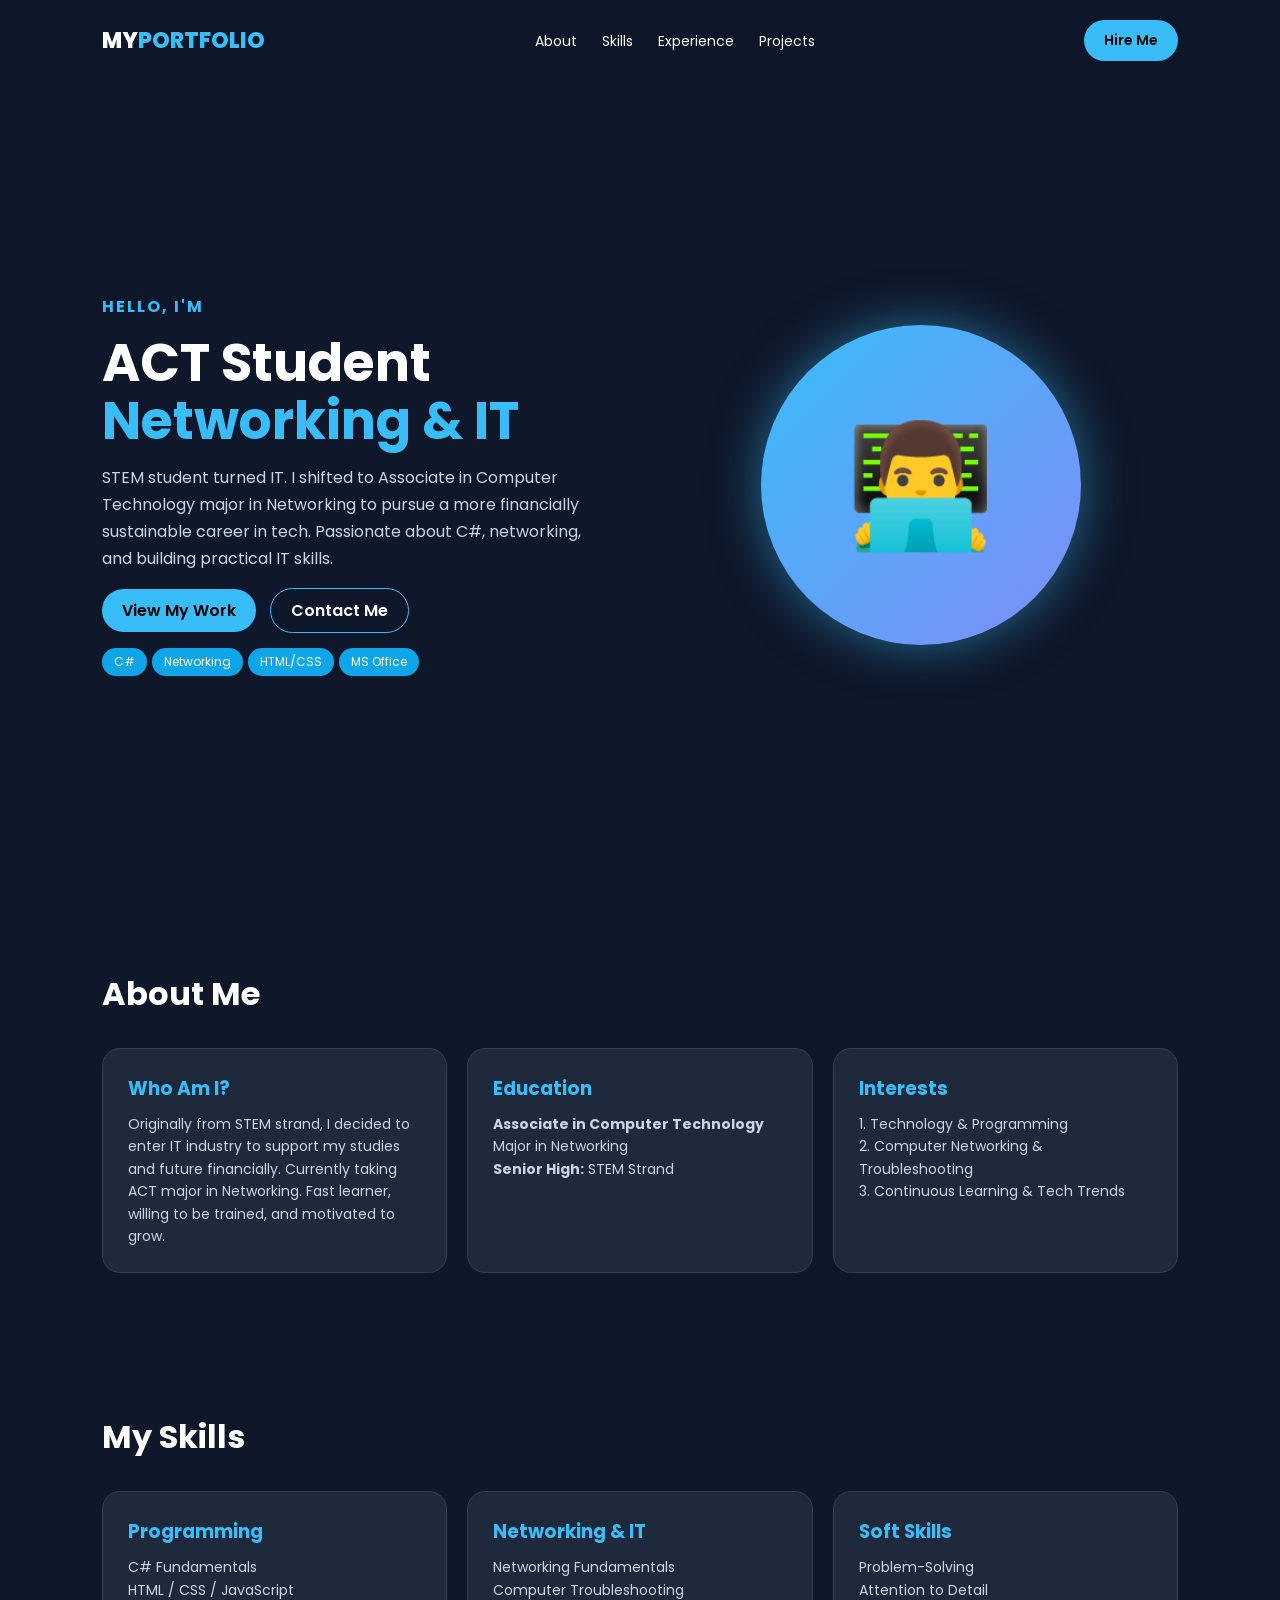
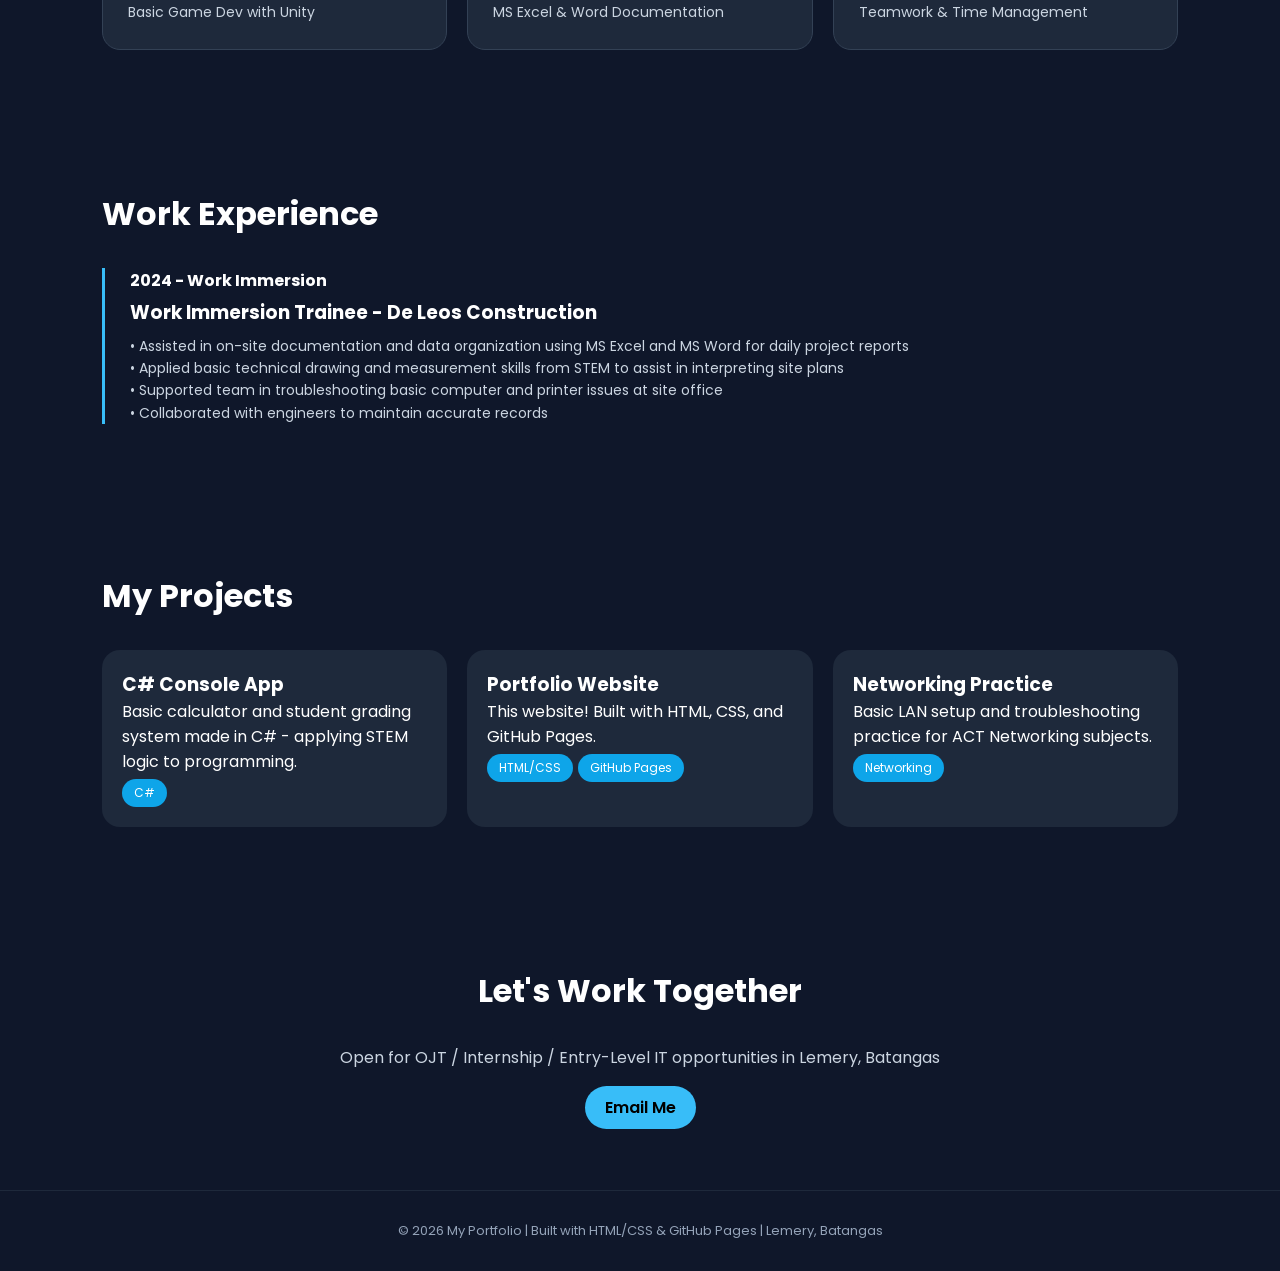
==== index.html @ 091c89fe "Create index.html" ====
<!DOCTYPE html>
<html lang="en">
<head>
<meta charset="UTF-8">
<meta name="viewport" content="width=device-width, initial-scale=1.0">
<title>My Portfolio | ACT - Networking Student</title>
<link href="https://fonts.googleapis.com/css2?family=Poppins:wght@300;400;600;700;800&display=swap" rel="stylesheet">
<style>
*{margin:0;padding:0;box-sizing:border-box;font-family:'Poppins',sans-serif}
body{background:#0f172a;color:#fff;overflow-x:hidden}
nav{display:flex;justify-content:space-between;align-items:center;padding:20px 8%;position:fixed;width:100%;background:rgba(15,23,42,.9);backdrop-filter:blur(10px);z-index:100}
.logo{font-weight:800;font-size:22px}.logo span{color:#38bdf8}
nav a{color:#fff;text-decoration:none;margin-left:25px;font-size:14px}
.btn{background:#38bdf8;color:#000;padding:10px 20px;border-radius:25px;font-weight:600;text-decoration:none}
.hero{min-height:100vh;display:flex;align-items:center;padding:120px 8% 50px;gap:50px;flex-wrap:wrap}
.hero-text{flex:1;min-width:300px}
.hero-text h4{color:#38bdf8;letter-spacing:2px}
.hero-text h1{font-size:52px;line-height:1.1;margin:15px 0}.hero-text h1 span{color:#38bdf8}
.hero-text p{color:#cbd5e1;line-height:1.7;margin-bottom:25px}
.hero-img{flex:1;min-width:280px;text-align:center}
.hero-img .circle{width:320px;height:320px;border-radius:50%;background:linear-gradient(135deg,#38bdf8,#818cf8);display:flex;align-items:center;justify-content:center;font-size:120px;margin:auto;box-shadow:0 0 50px rgba(56,189,248,.5)}
section{padding:70px 8%}
h2{font-size:32px;margin-bottom:30px}.h2 span{color:#38bdf8}
.cards{display:grid;grid-template-columns:repeat(auto-fit,minmax(250px,1fr));gap:20px}
.card{background:#1e293b;padding:25px;border-radius:18px;border:1px solid #334155}
.card h3{margin-bottom:10px;color:#38bdf8}
.card p{color:#cbd5e1;font-size:14px;line-height:1.6}
.tag{display:inline-block;background:#0ea5e9;color:#fff;padding:5px 12px;border-radius:20px;font-size:12px;margin:5px 5px 0 0}
.timeline{border-left:3px solid #38bdf8;padding-left:25px}
.timeline h3{margin-top:5px}.timeline p{color:#cbd5e1;font-size:14px;line-height:1.6;margin:8px 0}
.project{background:#1e293b;border-radius:18px;overflow:hidden}
.project img{width:100%;height:180px;object-fit:cover;background:#334155}
.project div{padding:20px}
footer{text-align:center;padding:30px;color:#94a3b8;font-size:13px;border-top:1px solid #1e293b}
@media(max-width:700px){.hero-text h1{font-size:36px}nav a{display:none}}
</style>
</head>
<body>

<nav>
<div class="logo">MY<span>PORTFOLIO</span></div>
<div><a href="#about">About</a><a href="#skills">Skills</a><a href="#experience">Experience</a><a href="#projects">Projects</a></div>
<a href="#contact" class="btn">Hire Me</a>
</nav>

<div class="hero">
<div class="hero-text">
<h4>HELLO, I'M</h4>
<h1>ACT Student<br><span>Networking & IT</span></h1>
<p>STEM student turned IT. I shifted to Associate in Computer Technology major in Networking to pursue a more financially sustainable career in tech. Passionate about C#, networking, and building practical IT skills.</p>
<a href="#projects" class="btn">View My Work</a>
<a href="#contact" class="btn" style="background:transparent;border:1px solid #38bdf8;color:#fff;margin-left:10px">Contact Me</a>
<div style="margin-top:20px"><span class="tag">C#</span><span class="tag">Networking</span><span class="tag">HTML/CSS</span><span class="tag">MS Office</span></div>
</div>
<div class="hero-img"><div class="circle">👨‍💻</div></div>
</div>

<section id="about">
<h2>About <span>Me</span></h2>
<div class="cards">
<div class="card"><h3>Who Am I?</h3><p>Originally from STEM strand, I decided to enter IT industry to support my studies and future financially. Currently taking ACT major in Networking. Fast learner, willing to be trained, and motivated to grow.</p></div>
<div class="card"><h3>Education</h3><p><b>Associate in Computer Technology</b><br>Major in Networking<br><b>Senior High:</b> STEM Strand</p></div>
<div class="card"><h3>Interests</h3><p>1. Technology & Programming<br>2. Computer Networking & Troubleshooting<br>3. Continuous Learning & Tech Trends</p></div>
</div>
</section>

<section id="skills">
<h2>My <span>Skills</span></h2>
<div class="cards">
<div class="card"><h3>Programming</h3><p>C# Fundamentals<br>HTML / CSS / JavaScript<br>Basic Game Dev with Unity</p></div>
<div class="card"><h3>Networking & IT</h3><p>Networking Fundamentals<br>Computer Troubleshooting<br>MS Excel & Word Documentation</p></div>
<div class="card"><h3>Soft Skills</h3><p>Problem-Solving<br>Attention to Detail<br>Teamwork & Time Management</p></div>
</div>
</section>

<section id="experience">
<h2>Work <span>Experience</span></h2>
<div class="timeline">
<h4>2024 - Work Immersion</h4>
<h3>Work Immersion Trainee - De Leos Construction</h3>
<p>• Assisted in on-site documentation and data organization using MS Excel and MS Word for daily project reports<br>
• Applied basic technical drawing and measurement skills from STEM to assist in interpreting site plans<br>
• Supported team in troubleshooting basic computer and printer issues at site office<br>
• Collaborated with engineers to maintain accurate records</p>
</div>
</section>

<section id="projects">
<h2>My <span>Projects</span></h2>
<div class="cards">
<div class="project"><div><h3>C# Console App</h3><p>Basic calculator and student grading system made in C# - applying STEM logic to programming.</p><span class="tag">C#</span></div></div>
<div class="project"><div><h3>Portfolio Website</h3><p>This website! Built with HTML, CSS, and GitHub Pages.</p><span class="tag">HTML/CSS</span><span class="tag">GitHub Pages</span></div></div>
<div class="project"><div><h3>Networking Practice</h3><p>Basic LAN setup and troubleshooting practice for ACT Networking subjects.</p><span class="tag">Networking</span></div></div>
</div>
</section>

<section id="contact" style="text-align:center">
<h2>Let's <span>Work Together</span></h2>
<p style="color:#cbd5e1">Open for OJT / Internship / Entry-Level IT opportunities in Lemery, Batangas</p><br>
<a href="mailto:youremail@gmail.com" class="btn">Email Me</a>
</section>

<footer>© 2026 My Portfolio | Built with HTML/CSS & GitHub Pages | Lemery, Batangas</footer>

</body>
</html>
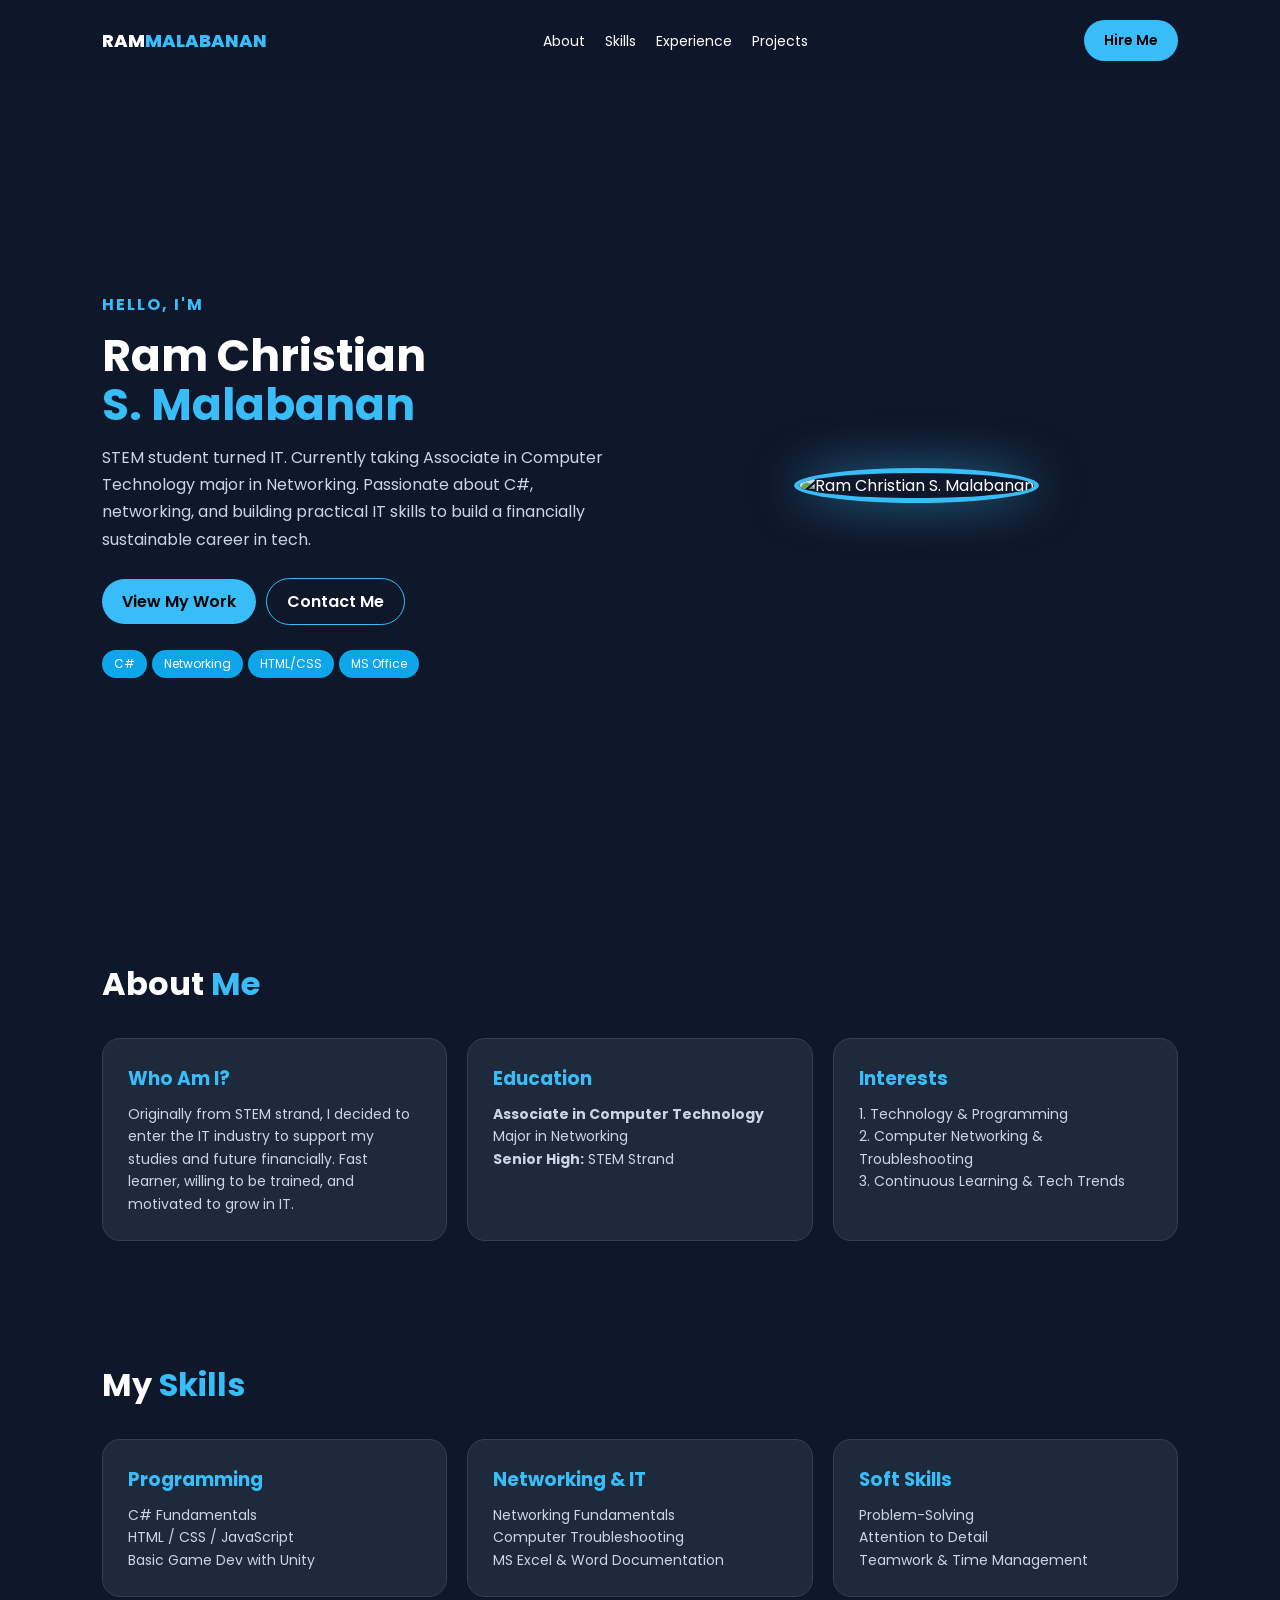
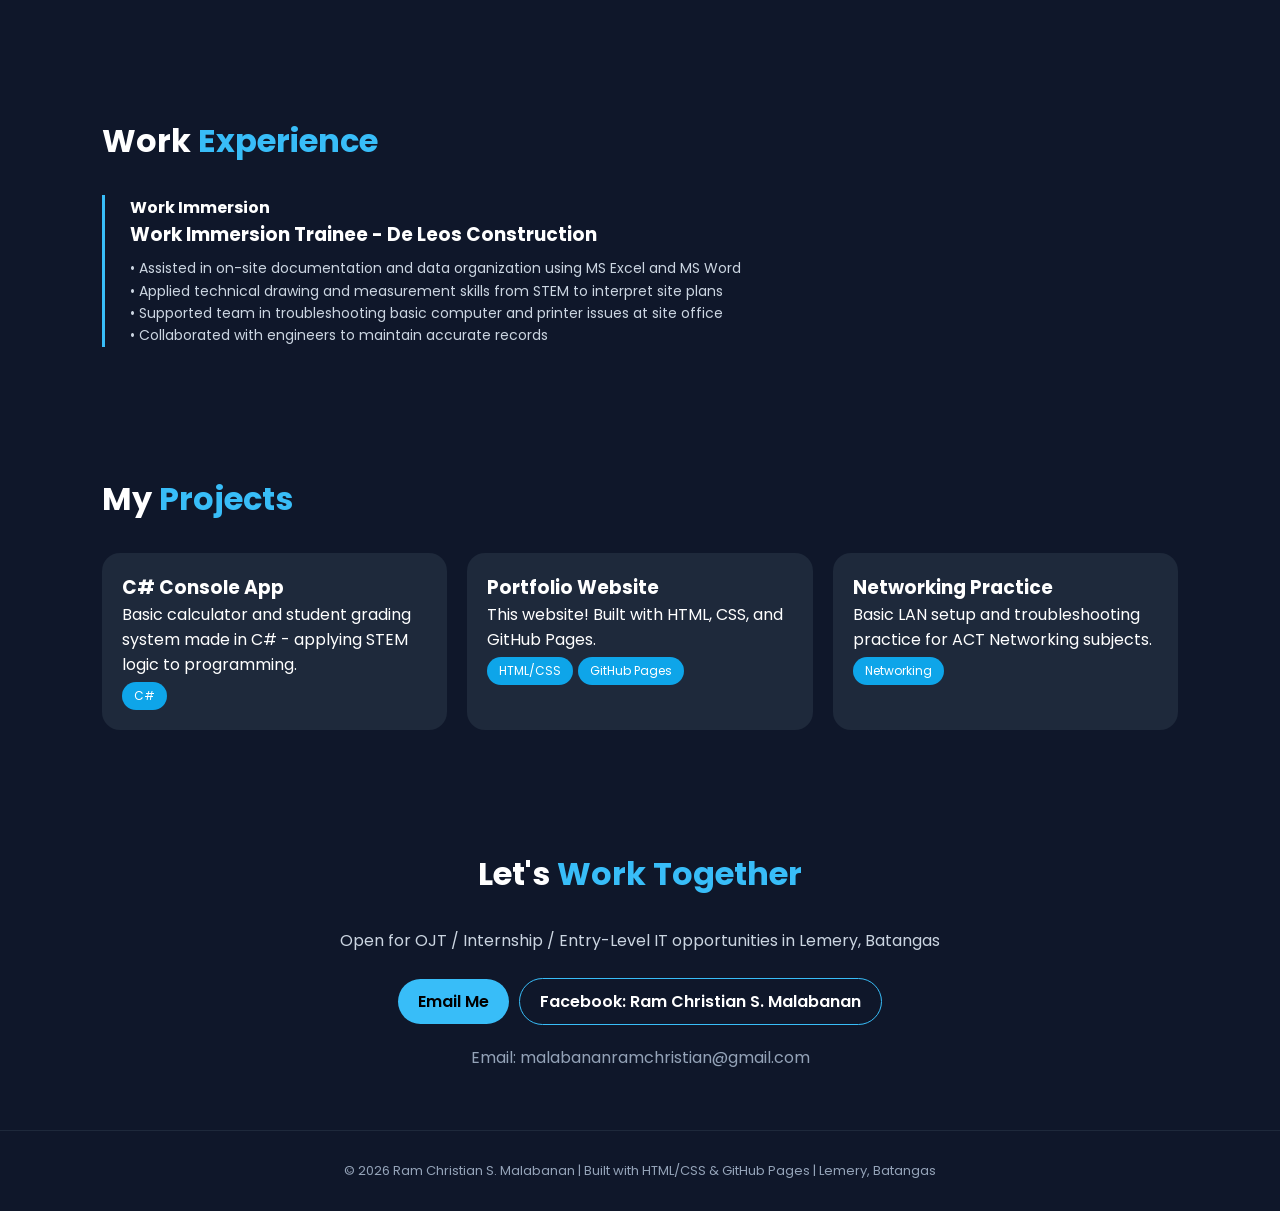
==== commit 8e3ab761: "Add initial HTML structure for portfolio website This file contains the complete HTML structure for " ====
--- a/index.html
+++ b/index.html
@@ -3,104 +3,45 @@
 <head>
 <meta charset="UTF-8">
 <meta name="viewport" content="width=device-width, initial-scale=1.0">
-<title>My Portfolio | ACT - Networking Student</title>
+<title>Ram Christian S. Malabanan | Portfolio</title>
 <link href="https://fonts.googleapis.com/css2?family=Poppins:wght@300;400;600;700;800&display=swap" rel="stylesheet">
 <style>
 *{margin:0;padding:0;box-sizing:border-box;font-family:'Poppins',sans-serif}
 body{background:#0f172a;color:#fff;overflow-x:hidden}
 nav{display:flex;justify-content:space-between;align-items:center;padding:20px 8%;position:fixed;width:100%;background:rgba(15,23,42,.9);backdrop-filter:blur(10px);z-index:100}
-.logo{font-weight:800;font-size:22px}.logo span{color:#38bdf8}
-nav a{color:#fff;text-decoration:none;margin-left:25px;font-size:14px}
-.btn{background:#38bdf8;color:#000;padding:10px 20px;border-radius:25px;font-weight:600;text-decoration:none}
-.hero{min-height:100vh;display:flex;align-items:center;padding:120px 8% 50px;gap:50px;flex-wrap:wrap}
+.logo{font-weight:800;font-size:18px}.logo span{color:#38bdf8}
+nav a{color:#fff;text-decoration:none;margin-left:20px;font-size:14px}
+.btn{background:#38bdf8;color:#000;padding:10px 20px;border-radius:25px;font-weight:600;text-decoration:none;display:inline-block}
+.hero{min-height:100vh;display:flex;align-items:center;padding:120px 8% 50px;gap:30px;flex-wrap:wrap}
 .hero-text{flex:1;min-width:300px}
 .hero-text h4{color:#38bdf8;letter-spacing:2px}
-.hero-text h1{font-size:52px;line-height:1.1;margin:15px 0}.hero-text h1 span{color:#38bdf8}
+.hero-text h1{font-size:44px;line-height:1.1;margin:15px 0}.hero-text h1 span{color:#38bdf8}
 .hero-text p{color:#cbd5e1;line-height:1.7;margin-bottom:25px}
 .hero-img{flex:1;min-width:280px;text-align:center}
-.hero-img .circle{width:320px;height:320px;border-radius:50%;background:linear-gradient(135deg,#38bdf8,#818cf8);display:flex;align-items:center;justify-content:center;font-size:120px;margin:auto;box-shadow:0 0 50px rgba(56,189,248,.5)}
-section{padding:70px 8%}
-h2{font-size:32px;margin-bottom:30px}.h2 span{color:#38bdf8}
+.hero-img img{width:300px;height:300px;border-radius:50%;object-fit:cover;border:5px solid #38bdf8;box-shadow:0 0 50px rgba(56,189,248,.5)}
+section{padding:60px 8%}
+h2{font-size:32px;margin-bottom:30px}h2 span{color:#38bdf8}
 .cards{display:grid;grid-template-columns:repeat(auto-fit,minmax(250px,1fr));gap:20px}
 .card{background:#1e293b;padding:25px;border-radius:18px;border:1px solid #334155}
 .card h3{margin-bottom:10px;color:#38bdf8}
 .card p{color:#cbd5e1;font-size:14px;line-height:1.6}
 .tag{display:inline-block;background:#0ea5e9;color:#fff;padding:5px 12px;border-radius:20px;font-size:12px;margin:5px 5px 0 0}
 .timeline{border-left:3px solid #38bdf8;padding-left:25px}
-.timeline h3{margin-top:5px}.timeline p{color:#cbd5e1;font-size:14px;line-height:1.6;margin:8px 0}
+.timeline p{color:#cbd5e1;font-size:14px;line-height:1.6;margin:8px 0}
 .project{background:#1e293b;border-radius:18px;overflow:hidden}
-.project img{width:100%;height:180px;object-fit:cover;background:#334155}
 .project div{padding:20px}
 footer{text-align:center;padding:30px;color:#94a3b8;font-size:13px;border-top:1px solid #1e293b}
-@media(max-width:700px){.hero-text h1{font-size:36px}nav a{display:none}}
+@media(max-width:700px){.hero-text h1{font-size:34px}nav a{display:none}}
 </style>
 </head>
 <body>
-
-<nav>
-<div class="logo">MY<span>PORTFOLIO</span></div>
-<div><a href="#about">About</a><a href="#skills">Skills</a><a href="#experience">Experience</a><a href="#projects">Projects</a></div>
-<a href="#contact" class="btn">Hire Me</a>
-</nav>
-
-<div class="hero">
-<div class="hero-text">
-<h4>HELLO, I'M</h4>
-<h1>ACT Student<br><span>Networking & IT</span></h1>
-<p>STEM student turned IT. I shifted to Associate in Computer Technology major in Networking to pursue a more financially sustainable career in tech. Passionate about C#, networking, and building practical IT skills.</p>
-<a href="#projects" class="btn">View My Work</a>
-<a href="#contact" class="btn" style="background:transparent;border:1px solid #38bdf8;color:#fff;margin-left:10px">Contact Me</a>
-<div style="margin-top:20px"><span class="tag">C#</span><span class="tag">Networking</span><span class="tag">HTML/CSS</span><span class="tag">MS Office</span></div>
-</div>
-<div class="hero-img"><div class="circle">👨‍💻</div></div>
-</div>
-
-<section id="about">
-<h2>About <span>Me</span></h2>
-<div class="cards">
-<div class="card"><h3>Who Am I?</h3><p>Originally from STEM strand, I decided to enter IT industry to support my studies and future financially. Currently taking ACT major in Networking. Fast learner, willing to be trained, and motivated to grow.</p></div>
-<div class="card"><h3>Education</h3><p><b>Associate in Computer Technology</b><br>Major in Networking<br><b>Senior High:</b> STEM Strand</p></div>
-<div class="card"><h3>Interests</h3><p>1. Technology & Programming<br>2. Computer Networking & Troubleshooting<br>3. Continuous Learning & Tech Trends</p></div>
-</div>
-</section>
-
-<section id="skills">
-<h2>My <span>Skills</span></h2>
-<div class="cards">
-<div class="card"><h3>Programming</h3><p>C# Fundamentals<br>HTML / CSS / JavaScript<br>Basic Game Dev with Unity</p></div>
-<div class="card"><h3>Networking & IT</h3><p>Networking Fundamentals<br>Computer Troubleshooting<br>MS Excel & Word Documentation</p></div>
-<div class="card"><h3>Soft Skills</h3><p>Problem-Solving<br>Attention to Detail<br>Teamwork & Time Management</p></div>
-</div>
-</section>
-
-<section id="experience">
-<h2>Work <span>Experience</span></h2>
-<div class="timeline">
-<h4>2024 - Work Immersion</h4>
-<h3>Work Immersion Trainee - De Leos Construction</h3>
-<p>• Assisted in on-site documentation and data organization using MS Excel and MS Word for daily project reports<br>
-• Applied basic technical drawing and measurement skills from STEM to assist in interpreting site plans<br>
-• Supported team in troubleshooting basic computer and printer issues at site office<br>
-• Collaborated with engineers to maintain accurate records</p>
-</div>
-</section>
-
-<section id="projects">
-<h2>My <span>Projects</span></h2>
-<div class="cards">
-<div class="project"><div><h3>C# Console App</h3><p>Basic calculator and student grading system made in C# - applying STEM logic to programming.</p><span class="tag">C#</span></div></div>
-<div class="project"><div><h3>Portfolio Website</h3><p>This website! Built with HTML, CSS, and GitHub Pages.</p><span class="tag">HTML/CSS</span><span class="tag">GitHub Pages</span></div></div>
-<div class="project"><div><h3>Networking Practice</h3><p>Basic LAN setup and troubleshooting practice for ACT Networking subjects.</p><span class="tag">Networking</span></div></div>
-</div>
-</section>
-
-<section id="contact" style="text-align:center">
-<h2>Let's <span>Work Together</span></h2>
-<p style="color:#cbd5e1">Open for OJT / Internship / Entry-Level IT opportunities in Lemery, Batangas</p><br>
-<a href="mailto:youremail@gmail.com" class="btn">Email Me</a>
-</section>
-
-<footer>© 2026 My Portfolio | Built with HTML/CSS & GitHub Pages | Lemery, Batangas</footer>
-
+<nav><div class="logo">RAM<span>MALABANAN</span></div><div><a href="#about">About</a><a href="#skills">Skills</a><a href="#experience">Experience</a><a href="#projects">Projects</a></div><a href="#contact" class="btn">Hire Me</a></nav>
+<div class="hero"><div class="hero-text"><h4>HELLO, I'M</h4><h1>Ram Christian<br><span>S. Malabanan</span></h1><p>STEM student turned IT. Currently taking Associate in Computer Technology major in Networking. Passionate about C#, networking, and building practical IT skills to build a financially sustainable career in tech.</p><a href="#projects" class="btn">View My Work</a><a href="#contact" class="btn" style="background:transparent;border:1px solid #38bdf8;color:#fff;margin-left:10px">Contact Me</a><div style="margin-top:20px"><span class="tag">C#</span><span class="tag">Networking</span><span class="tag">HTML/CSS</span><span class="tag">MS Office</span></div></div><div class="hero-img"><img src="profile.jpg" alt="Ram Christian S. Malabanan"></div></div>
+<section id="about"><h2>About <span>Me</span></h2><div class="cards"><div class="card"><h3>Who Am I?</h3><p>Originally from STEM strand, I decided to enter the IT industry to support my studies and future financially. Fast learner, willing to be trained, and motivated to grow in IT.</p></div><div class="card"><h3>Education</h3><p><b>Associate in Computer Technology</b><br>Major in Networking<br><b>Senior High:</b> STEM Strand</p></div><div class="card"><h3>Interests</h3><p>1. Technology & Programming<br>2. Computer Networking & Troubleshooting<br>3. Continuous Learning & Tech Trends</p></div></div></section>
+<section id="skills"><h2>My <span>Skills</span></h2><div class="cards"><div class="card"><h3>Programming</h3><p>C# Fundamentals<br>HTML / CSS / JavaScript<br>Basic Game Dev with Unity</p></div><div class="card"><h3>Networking & IT</h3><p>Networking Fundamentals<br>Computer Troubleshooting<br>MS Excel & Word Documentation</p></div><div class="card"><h3>Soft Skills</h3><p>Problem-Solving<br>Attention to Detail<br>Teamwork & Time Management</p></div></div></section>
+<section id="experience"><h2>Work <span>Experience</span></h2><div class="timeline"><h4>Work Immersion</h4><h3>Work Immersion Trainee - De Leos Construction</h3><p>• Assisted in on-site documentation and data organization using MS Excel and MS Word<br>• Applied technical drawing and measurement skills from STEM to interpret site plans<br>• Supported team in troubleshooting basic computer and printer issues at site office<br>• Collaborated with engineers to maintain accurate records</p></div></section>
+<section id="projects"><h2>My <span>Projects</span></h2><div class="cards"><div class="project"><div><h3>C# Console App</h3><p>Basic calculator and student grading system made in C# - applying STEM logic to programming.</p><span class="tag">C#</span></div></div><div class="project"><div><h3>Portfolio Website</h3><p>This website! Built with HTML, CSS, and GitHub Pages.</p><span class="tag">HTML/CSS</span><span class="tag">GitHub Pages</span></div></div><div class="project"><div><h3>Networking Practice</h3><p>Basic LAN setup and troubleshooting practice for ACT Networking subjects.</p><span class="tag">Networking</span></div></div></div></section>
+<section id="contact" style="text-align:center"><h2>Let's <span>Work Together</span></h2><p style="color:#cbd5e1">Open for OJT / Internship / Entry-Level IT opportunities in Lemery, Batangas</p><br><a href="mailto:malabananramchristian@gmail.com" class="btn">Email Me</a><a href="https://www.facebook.com/" target="_blank" class="btn" style="background:transparent;border:1px solid #38bdf8;color:#fff;margin-left:10px">Facebook: Ram Christian S. Malabanan</a><p style="margin-top:20px;color:#94a3b8">Email: malabananramchristian@gmail.com</p></section>
+<footer>© 2026 Ram Christian S. Malabanan | Built with HTML/CSS & GitHub Pages | Lemery, Batangas</footer>
 </body>
 </html>
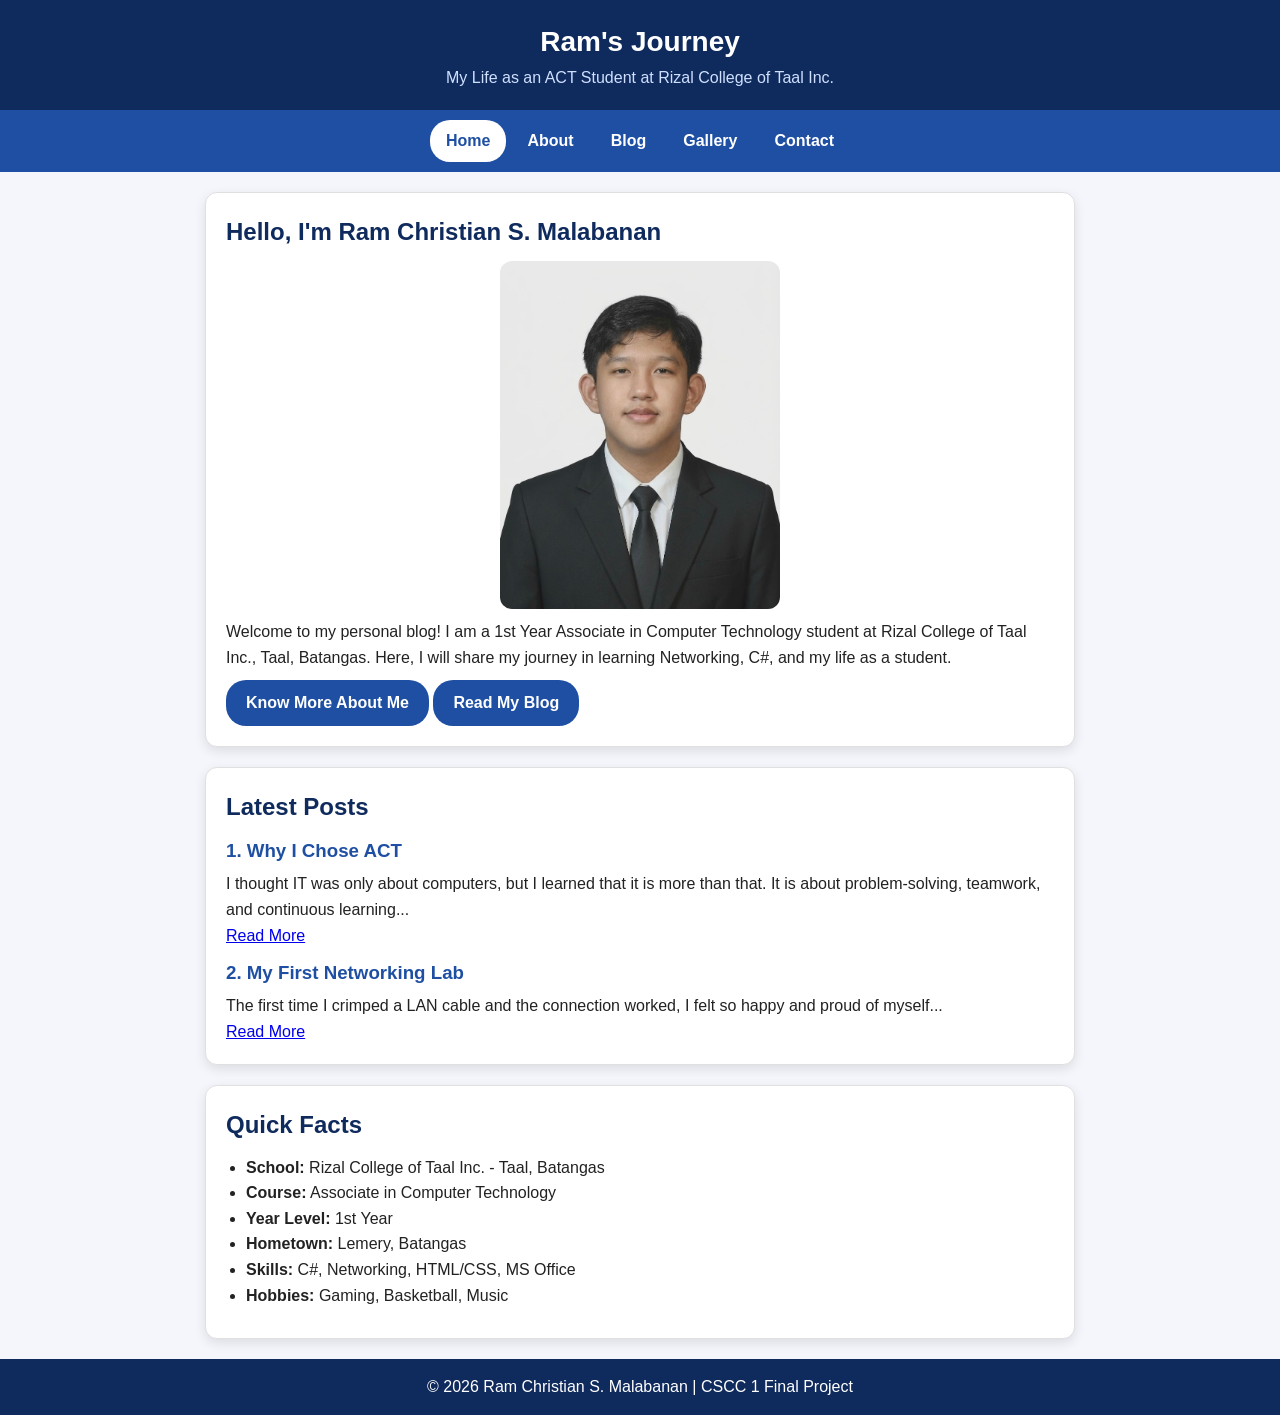
==== commit d9b2e8ba: "Create index.html" ====
--- a/index.html
+++ b/index.html
@@ -3,45 +3,57 @@
 <head>
 <meta charset="UTF-8">
 <meta name="viewport" content="width=device-width, initial-scale=1.0">
-<title>Ram Christian S. Malabanan | Portfolio</title>
-<link href="https://fonts.googleapis.com/css2?family=Poppins:wght@300;400;600;700;800&display=swap" rel="stylesheet">
-<style>
-*{margin:0;padding:0;box-sizing:border-box;font-family:'Poppins',sans-serif}
-body{background:#0f172a;color:#fff;overflow-x:hidden}
-nav{display:flex;justify-content:space-between;align-items:center;padding:20px 8%;position:fixed;width:100%;background:rgba(15,23,42,.9);backdrop-filter:blur(10px);z-index:100}
-.logo{font-weight:800;font-size:18px}.logo span{color:#38bdf8}
-nav a{color:#fff;text-decoration:none;margin-left:20px;font-size:14px}
-.btn{background:#38bdf8;color:#000;padding:10px 20px;border-radius:25px;font-weight:600;text-decoration:none;display:inline-block}
-.hero{min-height:100vh;display:flex;align-items:center;padding:120px 8% 50px;gap:30px;flex-wrap:wrap}
-.hero-text{flex:1;min-width:300px}
-.hero-text h4{color:#38bdf8;letter-spacing:2px}
-.hero-text h1{font-size:44px;line-height:1.1;margin:15px 0}.hero-text h1 span{color:#38bdf8}
-.hero-text p{color:#cbd5e1;line-height:1.7;margin-bottom:25px}
-.hero-img{flex:1;min-width:280px;text-align:center}
-.hero-img img{width:300px;height:300px;border-radius:50%;object-fit:cover;border:5px solid #38bdf8;box-shadow:0 0 50px rgba(56,189,248,.5)}
-section{padding:60px 8%}
-h2{font-size:32px;margin-bottom:30px}h2 span{color:#38bdf8}
-.cards{display:grid;grid-template-columns:repeat(auto-fit,minmax(250px,1fr));gap:20px}
-.card{background:#1e293b;padding:25px;border-radius:18px;border:1px solid #334155}
-.card h3{margin-bottom:10px;color:#38bdf8}
-.card p{color:#cbd5e1;font-size:14px;line-height:1.6}
-.tag{display:inline-block;background:#0ea5e9;color:#fff;padding:5px 12px;border-radius:20px;font-size:12px;margin:5px 5px 0 0}
-.timeline{border-left:3px solid #38bdf8;padding-left:25px}
-.timeline p{color:#cbd5e1;font-size:14px;line-height:1.6;margin:8px 0}
-.project{background:#1e293b;border-radius:18px;overflow:hidden}
-.project div{padding:20px}
-footer{text-align:center;padding:30px;color:#94a3b8;font-size:13px;border-top:1px solid #1e293b}
-@media(max-width:700px){.hero-text h1{font-size:34px}nav a{display:none}}
-</style>
+<title>Ram's Journey - Home</title>
+<link rel="stylesheet" href="style.css">
 </head>
 <body>
-<nav><div class="logo">RAM<span>MALABANAN</span></div><div><a href="#about">About</a><a href="#skills">Skills</a><a href="#experience">Experience</a><a href="#projects">Projects</a></div><a href="#contact" class="btn">Hire Me</a></nav>
-<div class="hero"><div class="hero-text"><h4>HELLO, I'M</h4><h1>Ram Christian<br><span>S. Malabanan</span></h1><p>STEM student turned IT. Currently taking Associate in Computer Technology major in Networking. Passionate about C#, networking, and building practical IT skills to build a financially sustainable career in tech.</p><a href="#projects" class="btn">View My Work</a><a href="#contact" class="btn" style="background:transparent;border:1px solid #38bdf8;color:#fff;margin-left:10px">Contact Me</a><div style="margin-top:20px"><span class="tag">C#</span><span class="tag">Networking</span><span class="tag">HTML/CSS</span><span class="tag">MS Office</span></div></div><div class="hero-img"><img src="profile.jpg" alt="Ram Christian S. Malabanan"></div></div>
-<section id="about"><h2>About <span>Me</span></h2><div class="cards"><div class="card"><h3>Who Am I?</h3><p>Originally from STEM strand, I decided to enter the IT industry to support my studies and future financially. Fast learner, willing to be trained, and motivated to grow in IT.</p></div><div class="card"><h3>Education</h3><p><b>Associate in Computer Technology</b><br>Major in Networking<br><b>Senior High:</b> STEM Strand</p></div><div class="card"><h3>Interests</h3><p>1. Technology & Programming<br>2. Computer Networking & Troubleshooting<br>3. Continuous Learning & Tech Trends</p></div></div></section>
-<section id="skills"><h2>My <span>Skills</span></h2><div class="cards"><div class="card"><h3>Programming</h3><p>C# Fundamentals<br>HTML / CSS / JavaScript<br>Basic Game Dev with Unity</p></div><div class="card"><h3>Networking & IT</h3><p>Networking Fundamentals<br>Computer Troubleshooting<br>MS Excel & Word Documentation</p></div><div class="card"><h3>Soft Skills</h3><p>Problem-Solving<br>Attention to Detail<br>Teamwork & Time Management</p></div></div></section>
-<section id="experience"><h2>Work <span>Experience</span></h2><div class="timeline"><h4>Work Immersion</h4><h3>Work Immersion Trainee - De Leos Construction</h3><p>• Assisted in on-site documentation and data organization using MS Excel and MS Word<br>• Applied technical drawing and measurement skills from STEM to interpret site plans<br>• Supported team in troubleshooting basic computer and printer issues at site office<br>• Collaborated with engineers to maintain accurate records</p></div></section>
-<section id="projects"><h2>My <span>Projects</span></h2><div class="cards"><div class="project"><div><h3>C# Console App</h3><p>Basic calculator and student grading system made in C# - applying STEM logic to programming.</p><span class="tag">C#</span></div></div><div class="project"><div><h3>Portfolio Website</h3><p>This website! Built with HTML, CSS, and GitHub Pages.</p><span class="tag">HTML/CSS</span><span class="tag">GitHub Pages</span></div></div><div class="project"><div><h3>Networking Practice</h3><p>Basic LAN setup and troubleshooting practice for ACT Networking subjects.</p><span class="tag">Networking</span></div></div></div></section>
-<section id="contact" style="text-align:center"><h2>Let's <span>Work Together</span></h2><p style="color:#cbd5e1">Open for OJT / Internship / Entry-Level IT opportunities in Lemery, Batangas</p><br><a href="mailto:malabananramchristian@gmail.com" class="btn">Email Me</a><a href="https://www.facebook.com/" target="_blank" class="btn" style="background:transparent;border:1px solid #38bdf8;color:#fff;margin-left:10px">Facebook: Ram Christian S. Malabanan</a><p style="margin-top:20px;color:#94a3b8">Email: malabananramchristian@gmail.com</p></section>
-<footer>© 2026 Ram Christian S. Malabanan | Built with HTML/CSS & GitHub Pages | Lemery, Batangas</footer>
+<header>
+<h1>Ram's Journey</h1>
+<p>My Life as an ACT Student at Rizal College of Taal Inc.</p>
+</header>
+
+<nav>
+<a href="index.html" class="active">Home</a>
+<a href="about.html">About</a>
+<a href="blog.html">Blog</a>
+<a href="gallery.html">Gallery</a>
+<a href="contact.html">Contact</a>
+</nav>
+
+<main>
+<div class="hero">
+<h2>Hello, I'm Ram Christian S. Malabanan</h2>
+<img src="profile.jpg" alt="Ram Malabanan">
+<p>Welcome to my personal blog! I am a 1st Year Associate in Computer Technology student at Rizal College of Taal Inc., Taal, Batangas. Here, I will share my journey in learning Networking, C#, and my life as a student.</p>
+<a href="about.html" class="btn">Know More About Me</a>
+<a href="blog.html" class="btn">Read My Blog</a>
+</div>
+
+<div class="card">
+<h2>Latest Posts</h2>
+<h3>1. Why I Chose ACT</h3>
+<p>I thought IT was only about computers, but I learned that it is more than that. It is about problem-solving, teamwork, and continuous learning...</p>
+<a href="blog.html">Read More</a>
+<h3>2. My First Networking Lab</h3>
+<p>The first time I crimped a LAN cable and the connection worked, I felt so happy and proud of myself...</p>
+<a href="blog.html">Read More</a>
+</div>
+
+<div class="card">
+<h2>Quick Facts</h2>
+<ul>
+<li><b>School:</b> Rizal College of Taal Inc. - Taal, Batangas</li>
+<li><b>Course:</b> Associate in Computer Technology</li>
+<li><b>Year Level:</b> 1st Year</li>
+<li><b>Hometown:</b> Lemery, Batangas</li>
+<li><b>Skills:</b> C#, Networking, HTML/CSS, MS Office</li>
+<li><b>Hobbies:</b> Gaming, Basketball, Music</li>
+</ul>
+</div>
+</main>
+
+<footer>
+<p>&copy; 2026 Ram Christian S. Malabanan | CSCC 1 Final Project</p>
+</footer>
 </body>
 </html>
--- a/style.css
+++ b/style.css
@@ -0,0 +1,112 @@
+/* style.css - Ram Christian S. Malabanan - CSCC 1 Final Project */
+* { margin: 0; padding: 0; box-sizing: border-box; }
+
+body {
+  font-family: Arial, Helvetica, sans-serif;
+  background: #f4f6fb;
+  color: #222;
+  line-height: 1.6;
+}
+
+header {
+  background: #0f2a5c;
+  color: white;
+  padding: 20px;
+  text-align: center;
+}
+
+header h1 { font-size: 28px; }
+header p { color: #cfe0ff; }
+
+nav {
+  background: #1e4fa3;
+  display: flex;
+  justify-content: center;
+  flex-wrap: wrap;
+  gap: 5px;
+  padding: 10px;
+}
+
+nav a {
+  color: white;
+  text-decoration: none;
+  padding: 8px 16px;
+  border-radius: 20px;
+  font-weight: bold;
+  transition: 0.3s;
+}
+
+nav a:hover, nav a.active {
+  background: white;
+  color: #1e4fa3;
+}
+
+main { max-width: 900px; margin: 20px auto; padding: 0 15px; }
+
+.hero, .card, article, .gallery-item, form {
+  background: white;
+  padding: 20px;
+  border-radius: 12px;
+  box-shadow: 0 4px 12px rgba(0,0,0,0.1);
+  margin-bottom: 20px;
+  border: 1px solid #e0e0e0;
+}
+
+.hero img, .card img, article img {
+  width: 100%;
+  max-width: 280px;
+  border-radius: 12px;
+  display: block;
+  margin: 10px auto;
+}
+
+h2 { color: #0f2a5c; margin-bottom: 10px; }
+h3 { color: #1e4fa3; margin: 10px 0 5px; }
+
+.btn {
+  display: inline-block;
+  background: #1e4fa3;
+  color: white;
+  padding: 10px 20px;
+  border-radius: 20px;
+  text-decoration: none;
+  font-weight: bold;
+  margin-top: 10px;
+  transition: 0.3s;
+}
+.btn:hover { background: #0f2a5c; transform: scale(1.05); }
+
+.gallery-grid {
+  display: grid;
+  grid-template-columns: repeat(3, 1fr);
+  gap: 15px;
+}
+.gallery-item img { width: 100%; border-radius: 10px; }
+.gallery-item:hover { transform: scale(1.03); transition: 0.3s; }
+
+ul { margin-left: 20px; margin-bottom: 10px; }
+
+input, textarea {
+  width: 100%;
+  padding: 10px;
+  margin: 8px 0;
+  border: 1px solid #ccc;
+  border-radius: 8px;
+}
+button {
+  background: #1e4fa3; color: white; border: none;
+  padding: 12px 20px; border-radius: 20px; font-weight: bold;
+}
+button:hover { background: #0f2a5c; cursor: pointer; }
+
+footer {
+  background: #0f2a5c; color: white; text-align: center;
+  padding: 15px; margin-top: 20px;
+}
+
+/* Responsive - para sa cellphone */
+@media (max-width: 600px) {
+  .gallery-grid { grid-template-columns: 1fr; }
+  header h1 { font-size: 22px; }
+  nav a { padding: 6px 10px; font-size: 14px; }
+}
